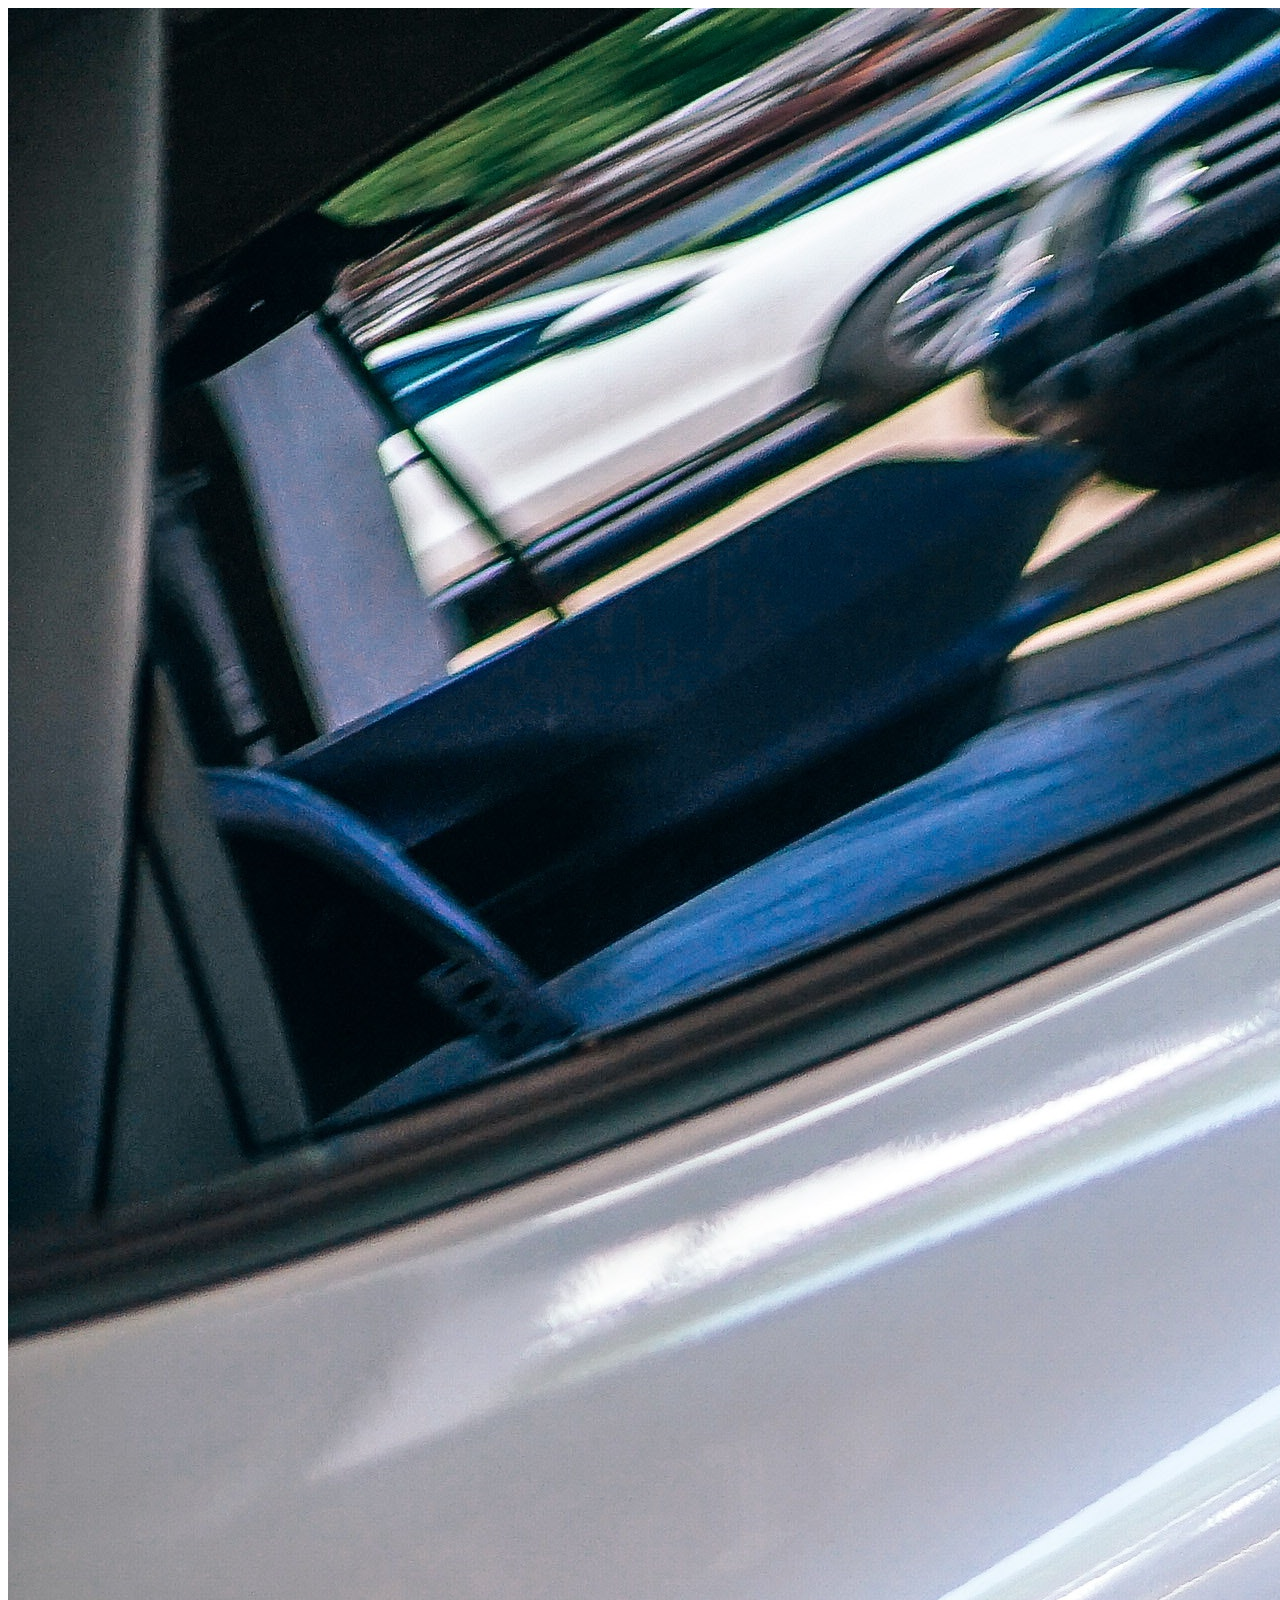
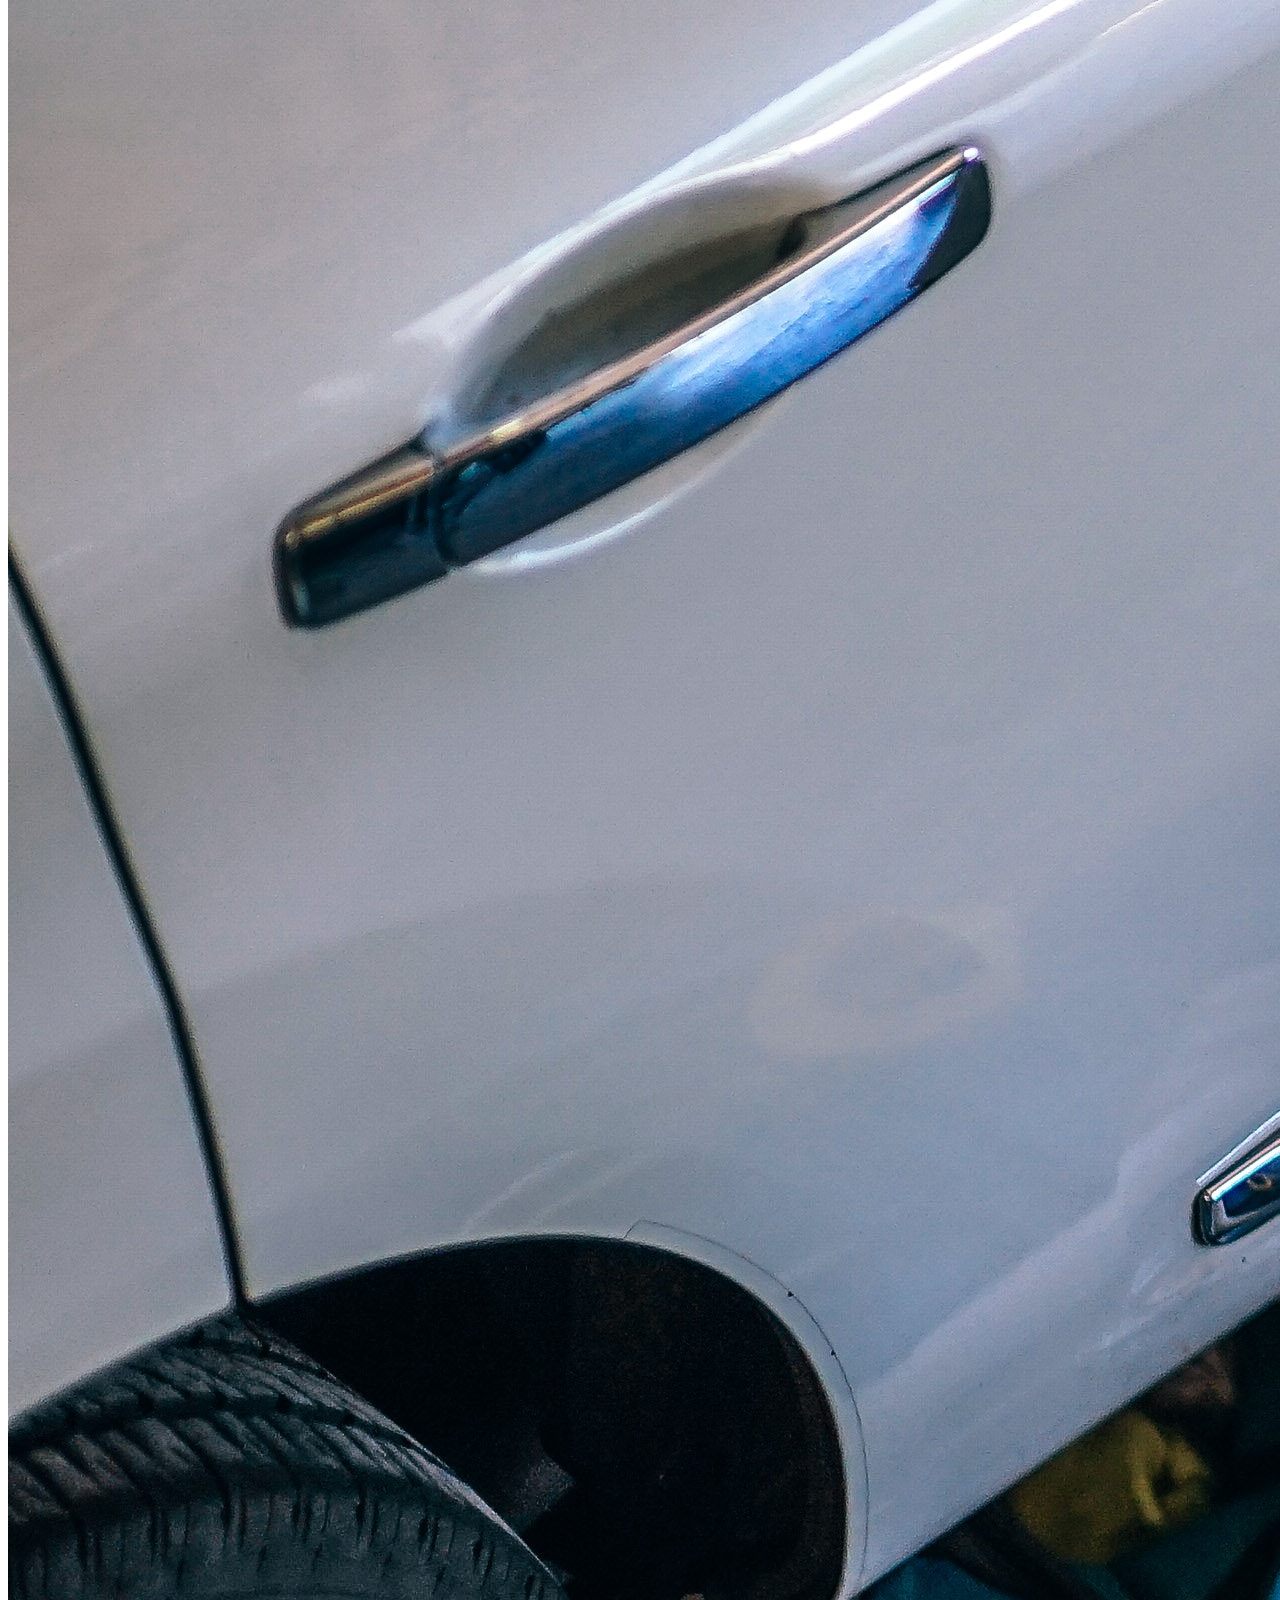
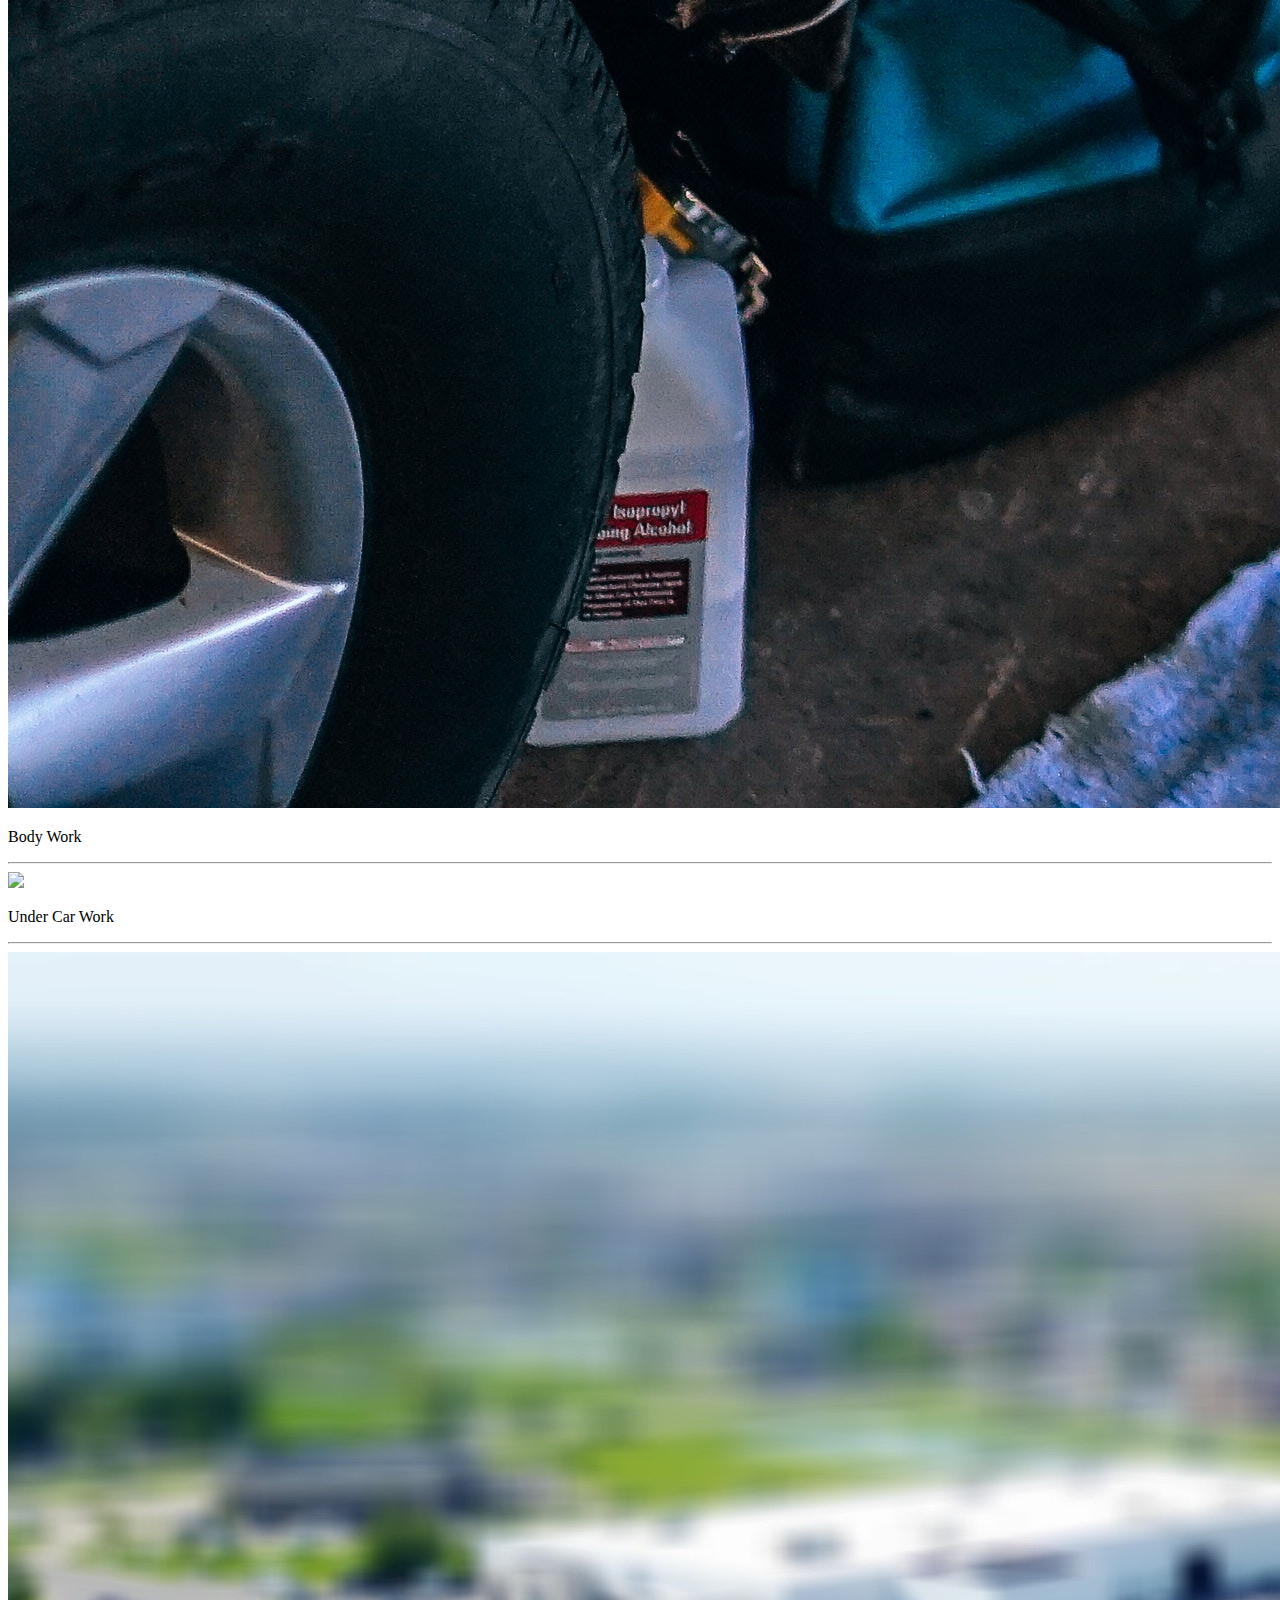
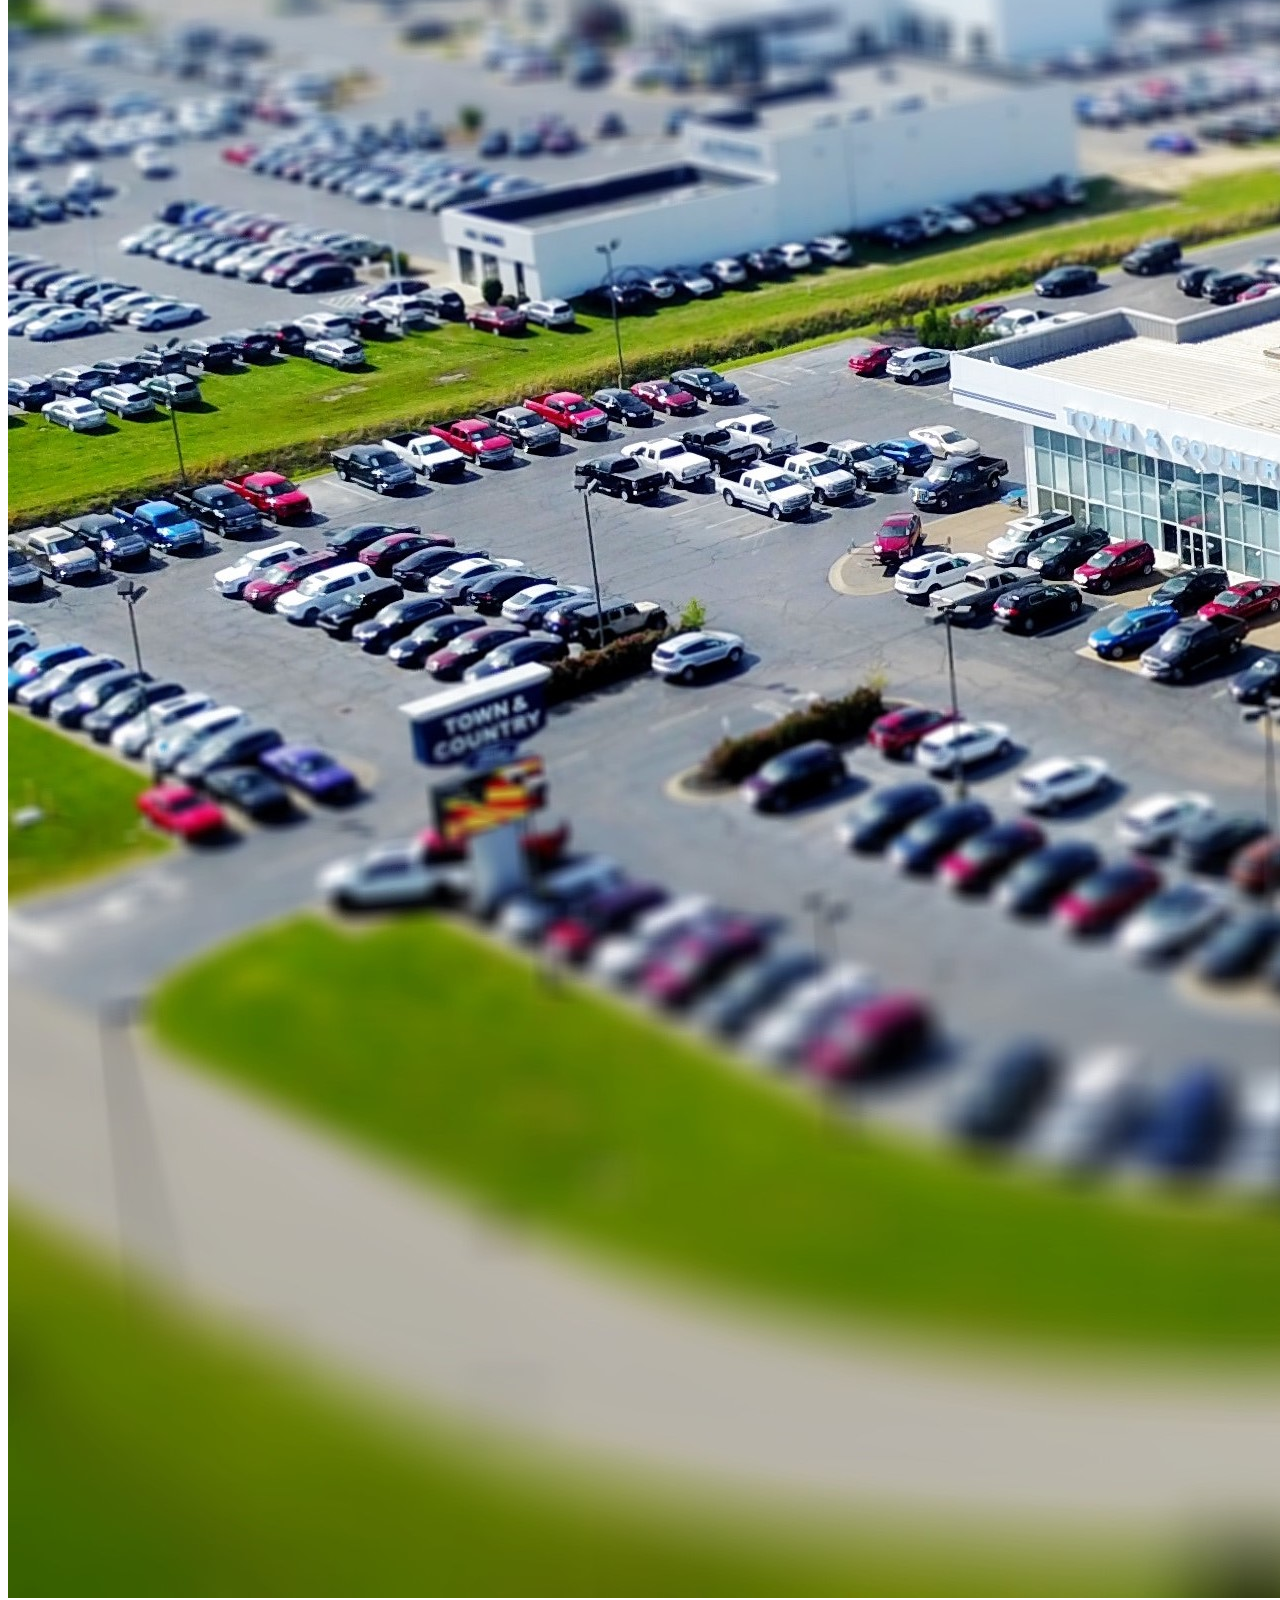
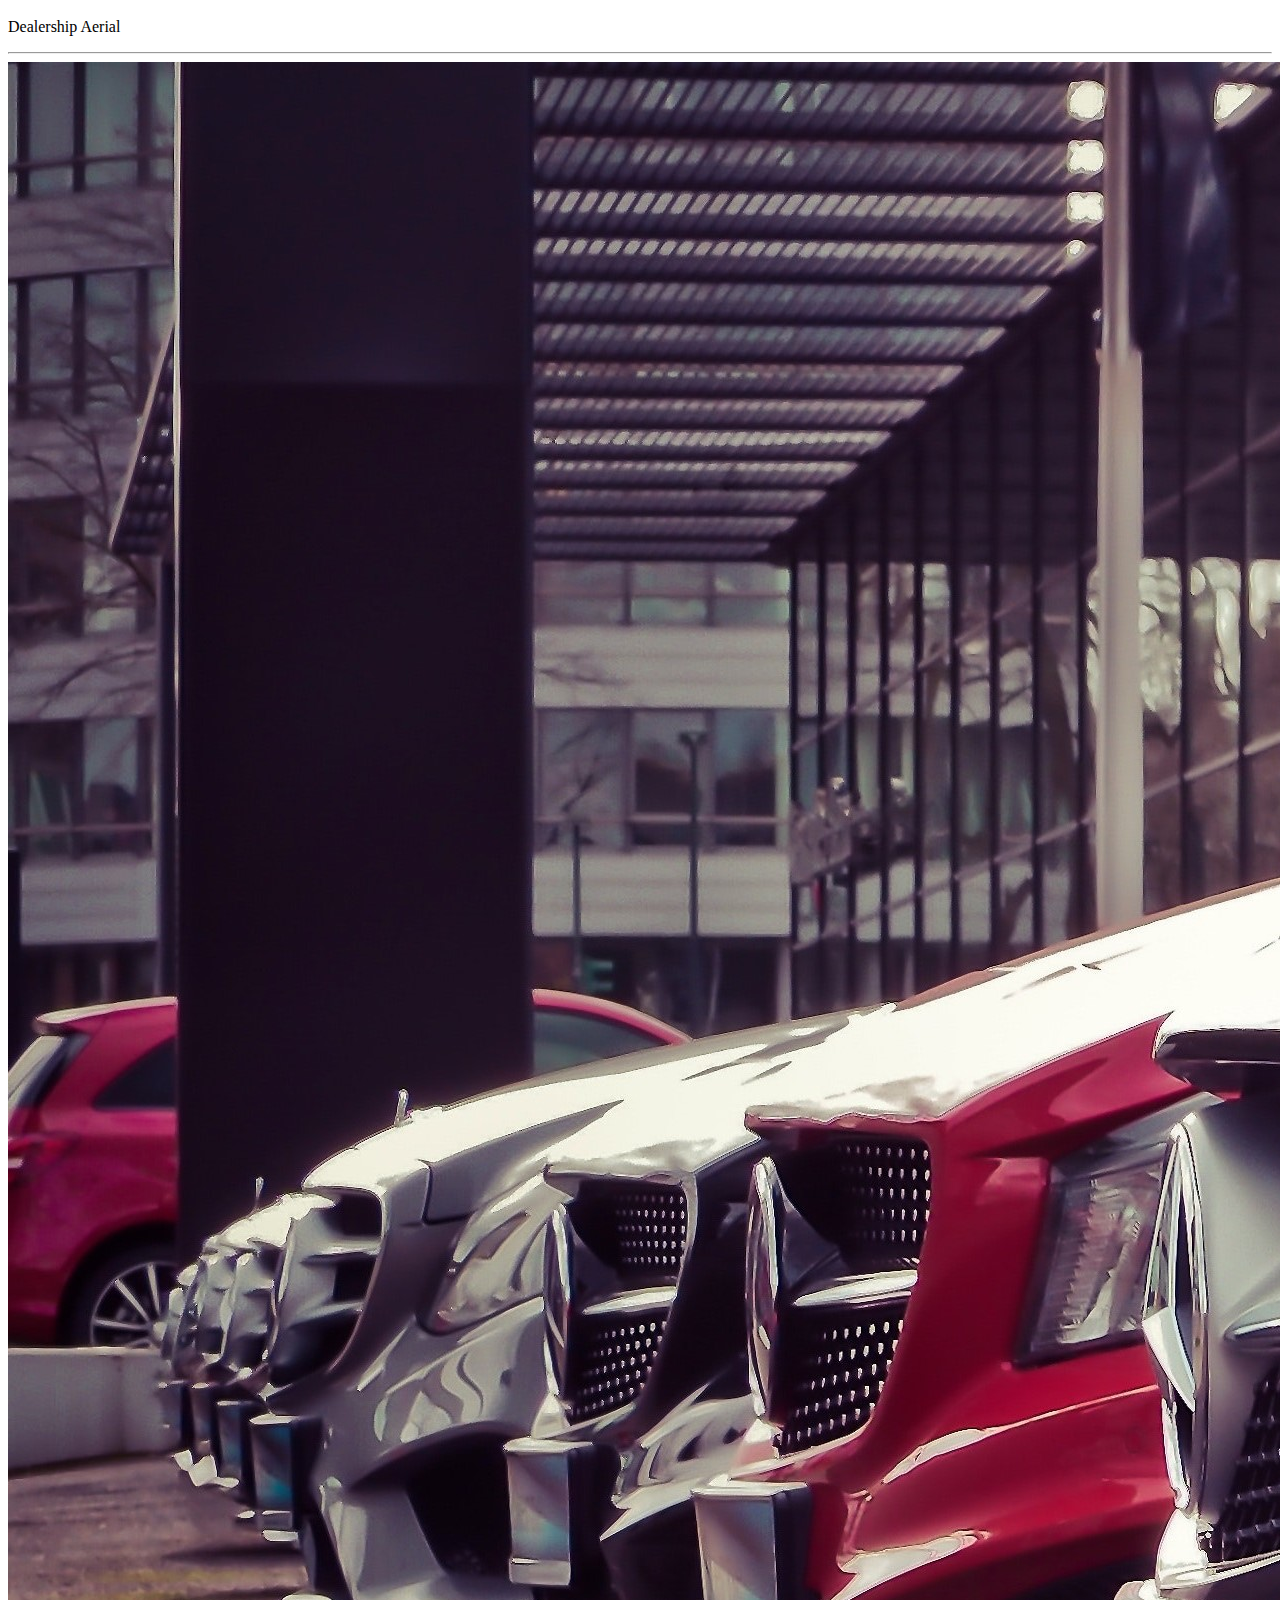
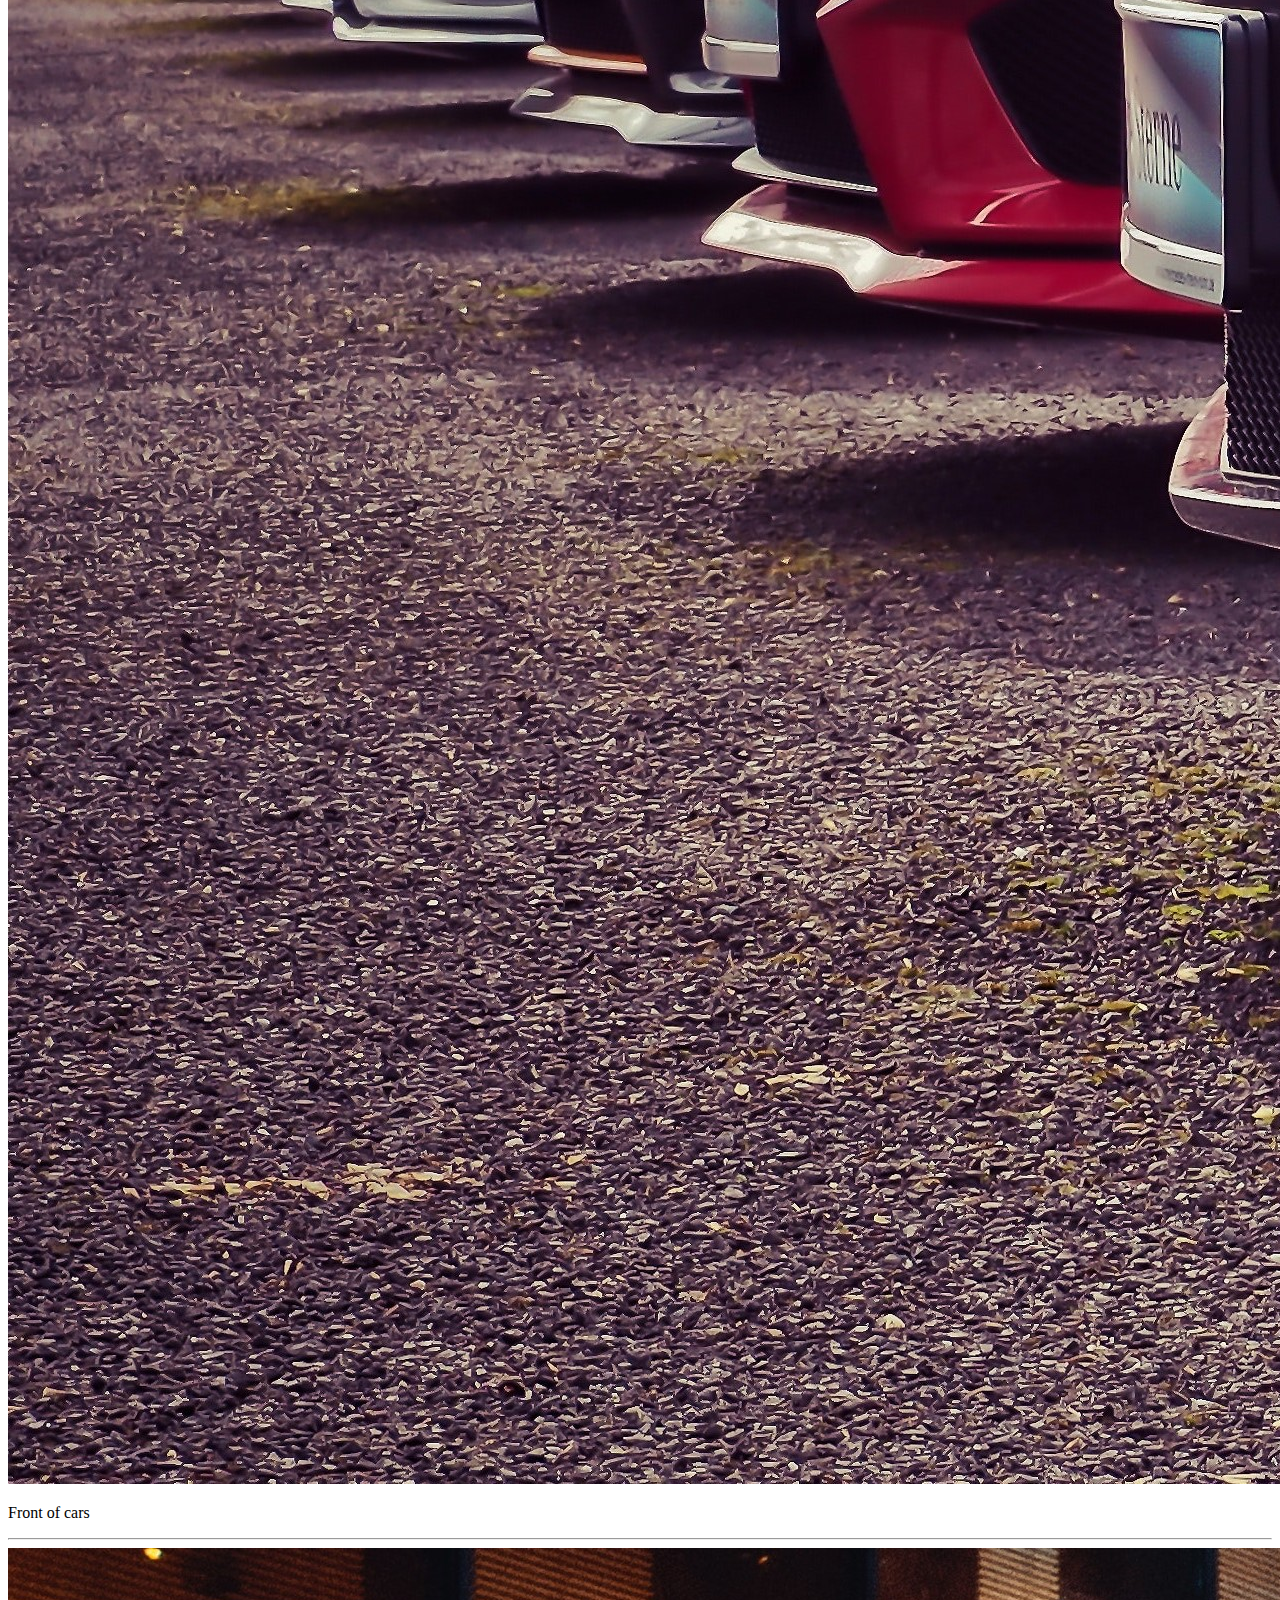
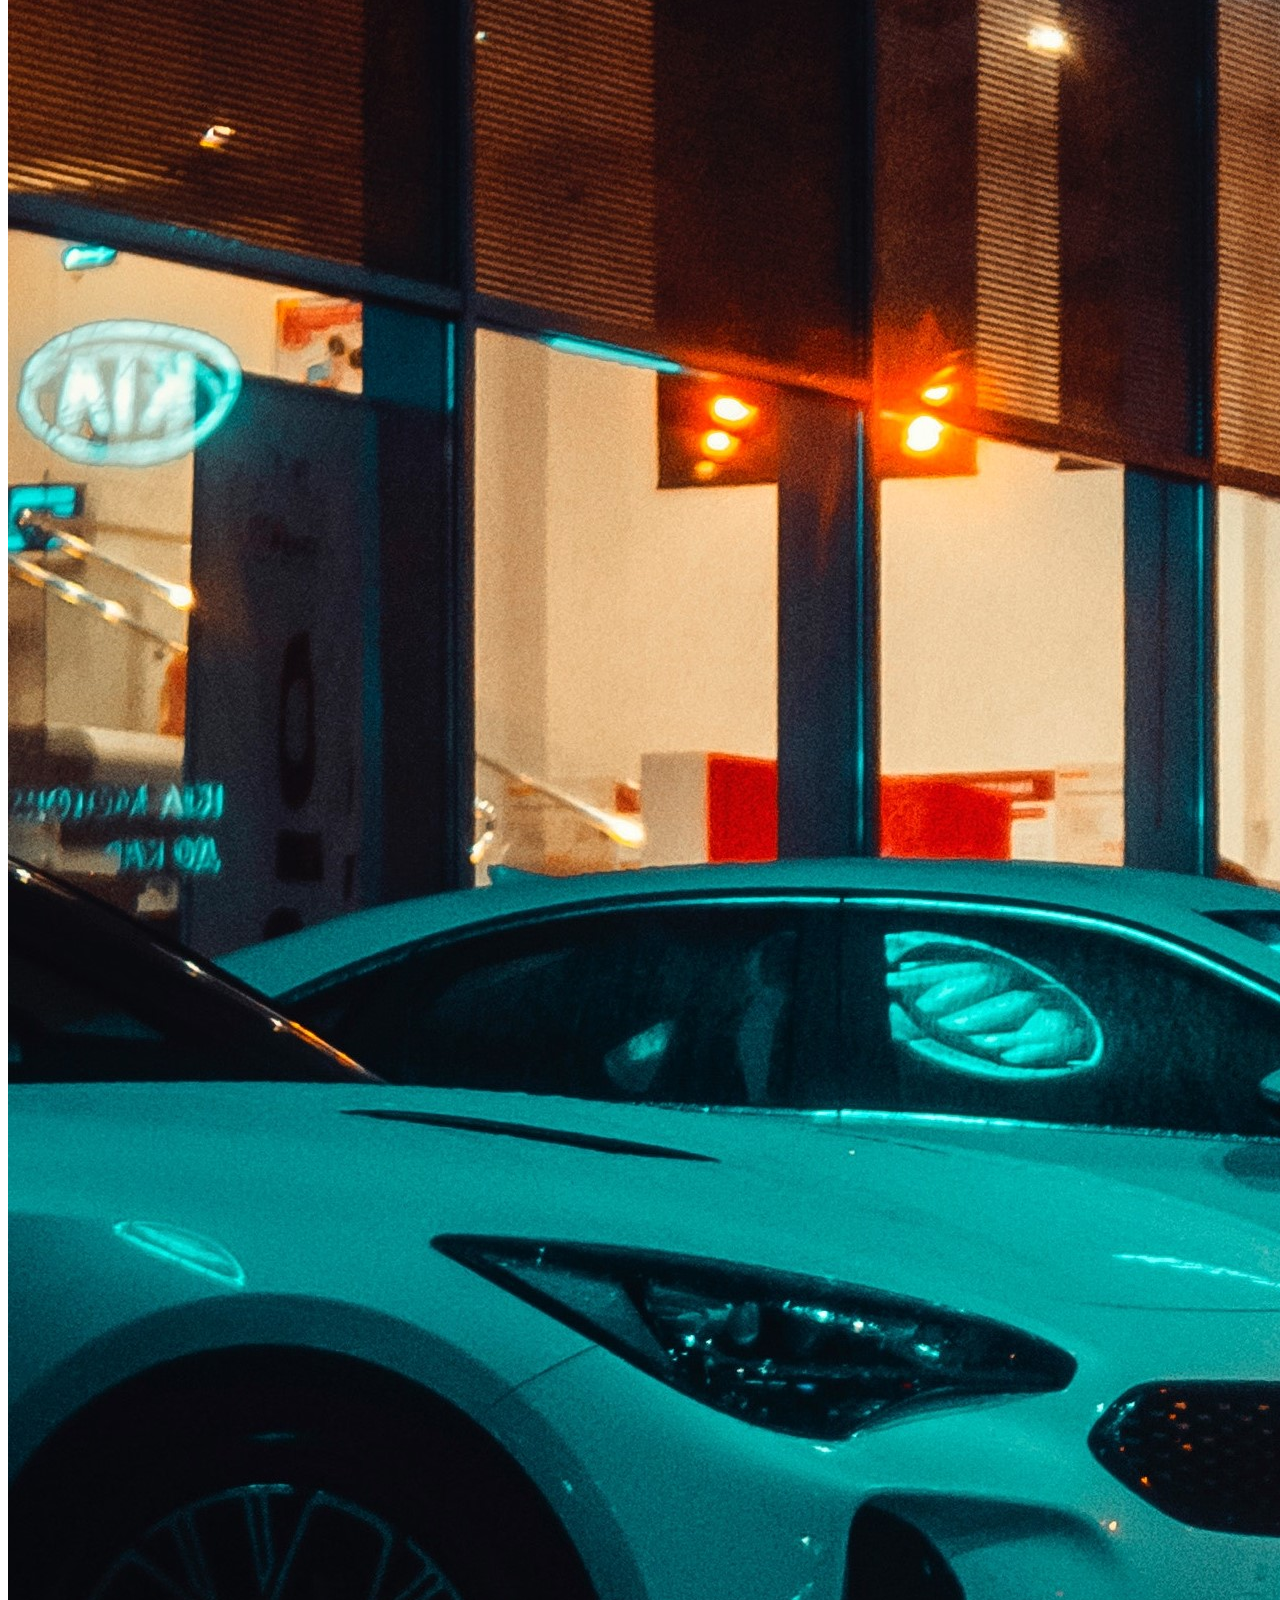
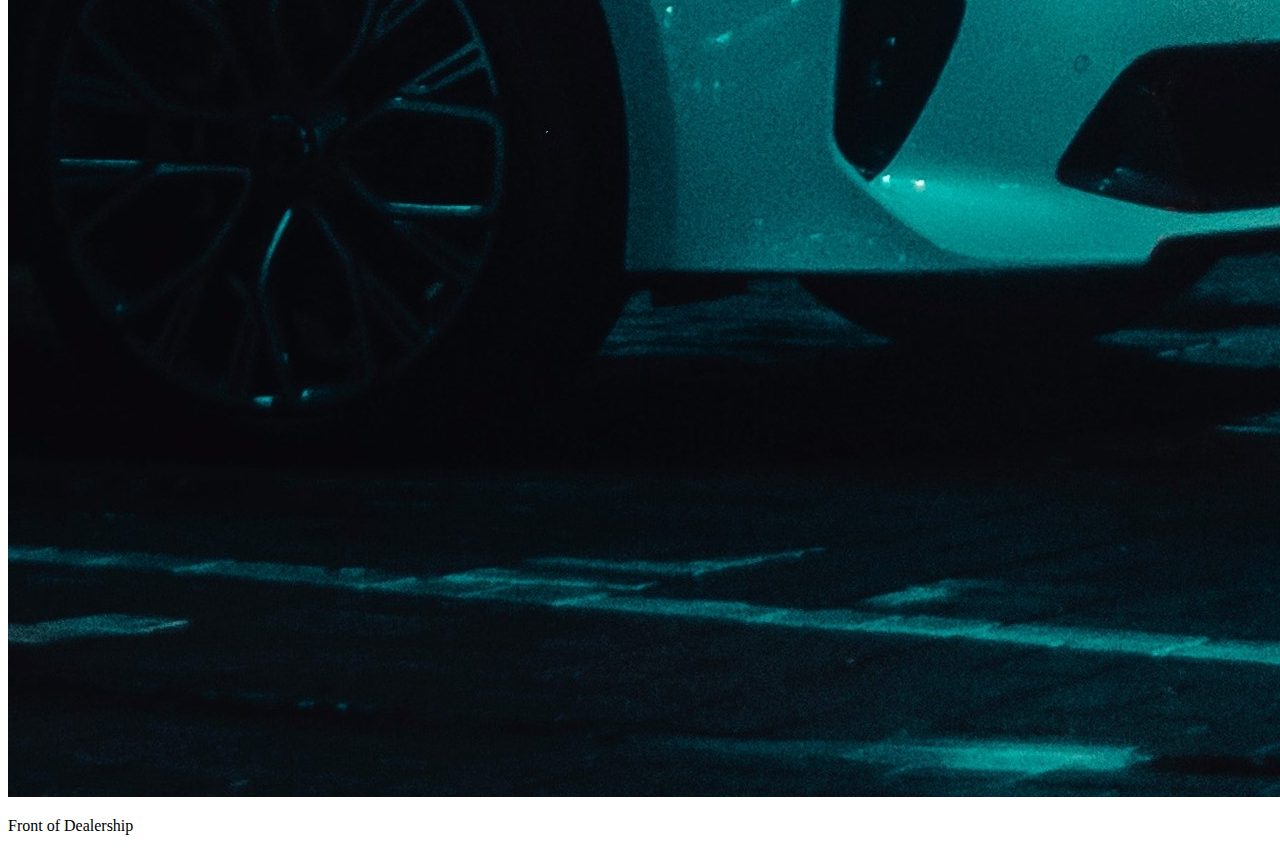
==== images.html @ 1cf0fd5e "morning commit" ====
<!DOCTYPE html>
<html>
    <head></head>
    <body>
        <img src="img/body-work-3-2.jpg">
        <p>Body Work</p>
        <hr>
        <img src="img/car-work-3-2.jpg">
        <p>Under Car Work</p>
        <hr>
        <img src="img/dealership-edited-3-2.jpg">
        <p>Dealership Aerial</p>
        <hr>
        <img src="img/front-autos-edited-3-2.jpg">
        <p>Front of cars</p>
        <hr>
        <img src="img/front-dealership-3-2.jpg">
        <p>Front of Dealership</p>
    </body>
</html>
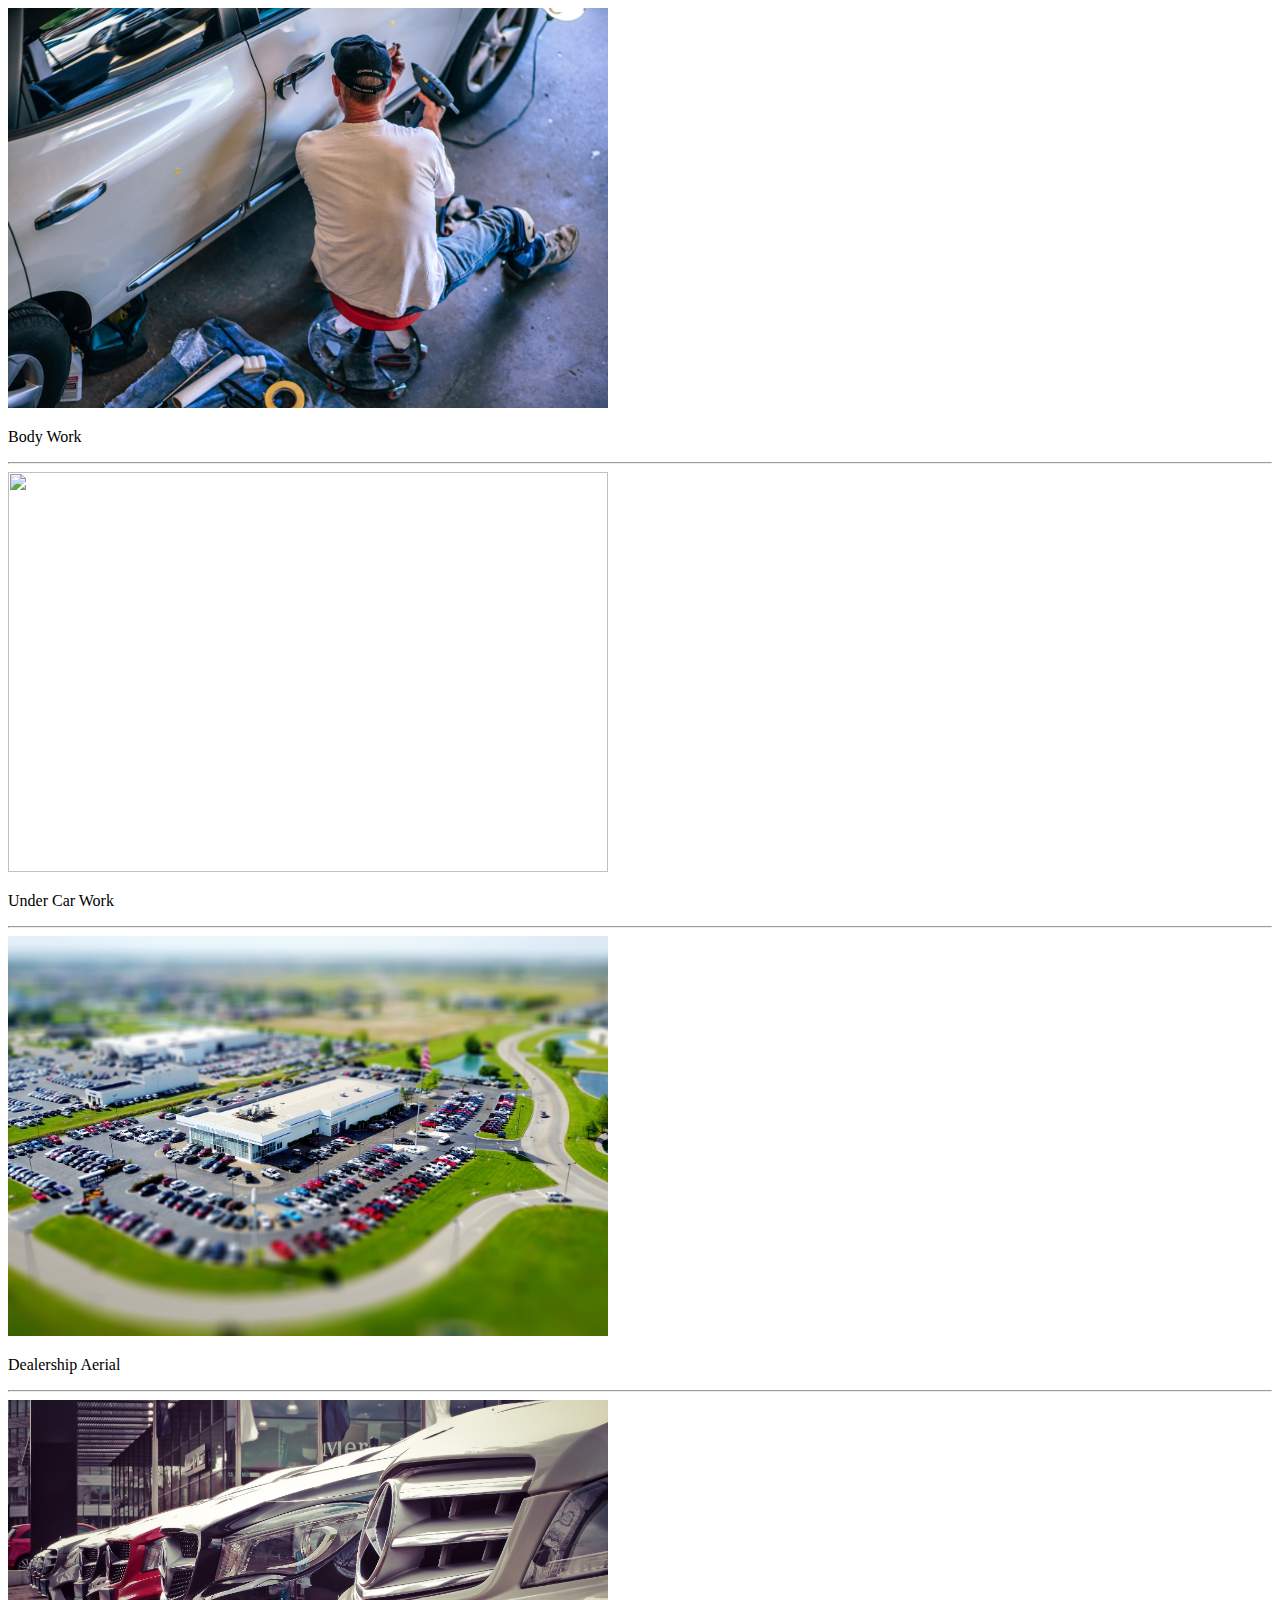
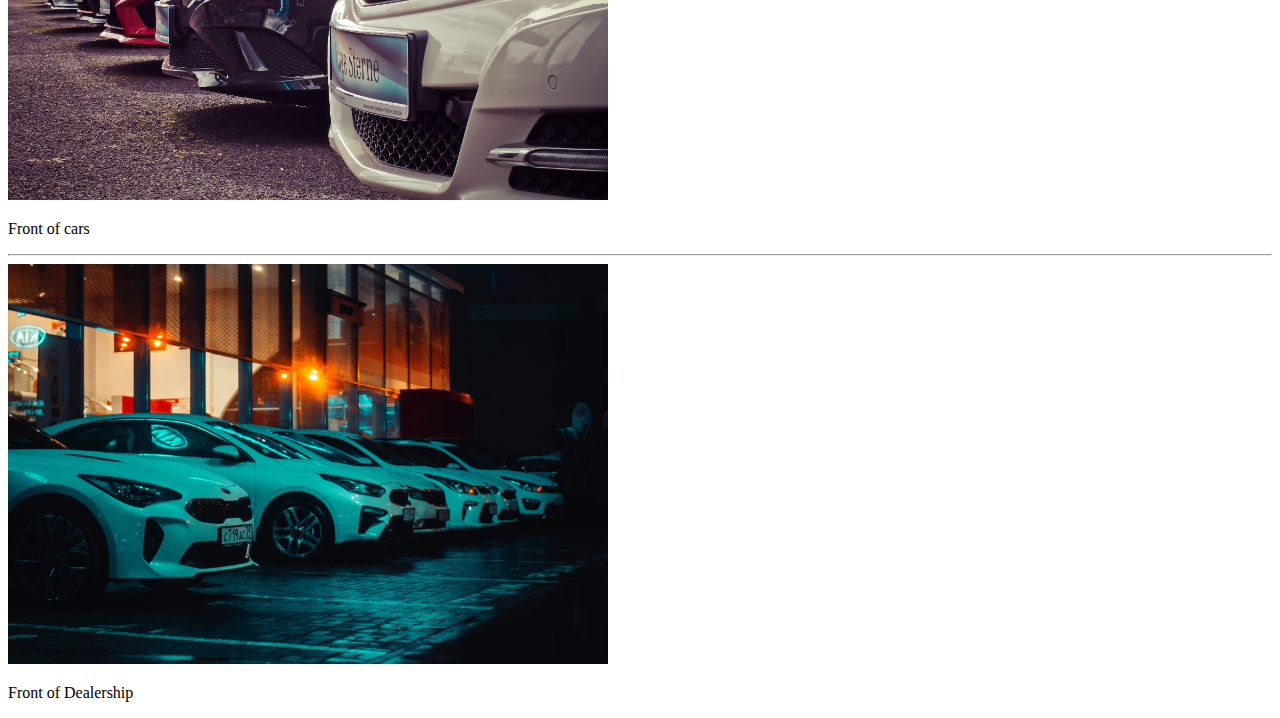
==== commit 8bc2fc46: "fixed image sizing" ====
--- a/images.html
+++ b/images.html
@@ -2,19 +2,19 @@
 <html>
     <head></head>
     <body>
-        <img src="img/body-work-3-2.jpg">
+        <img width="600px" height="400px" src="img/body-work-3-2.jpg">
         <p>Body Work</p>
         <hr>
-        <img src="img/car-work-3-2.jpg">
+        <img width="600px" height="400px" src="img/car-work-3-2.jpg">
         <p>Under Car Work</p>
         <hr>
-        <img src="img/dealership-edited-3-2.jpg">
+        <img width="600px" height="400px" src="img/dealership-edited-3-2.jpg">
         <p>Dealership Aerial</p>
         <hr>
-        <img src="img/front-autos-edited-3-2.jpg">
+        <img width="600px" height="400px" src="img/front-autos-edited-3-2.jpg">
         <p>Front of cars</p>
         <hr>
-        <img src="img/front-dealership-3-2.jpg">
+        <img width="600px" height="400px" src="img/front-dealership-3-2.jpg">
         <p>Front of Dealership</p>
     </body>
 </html>